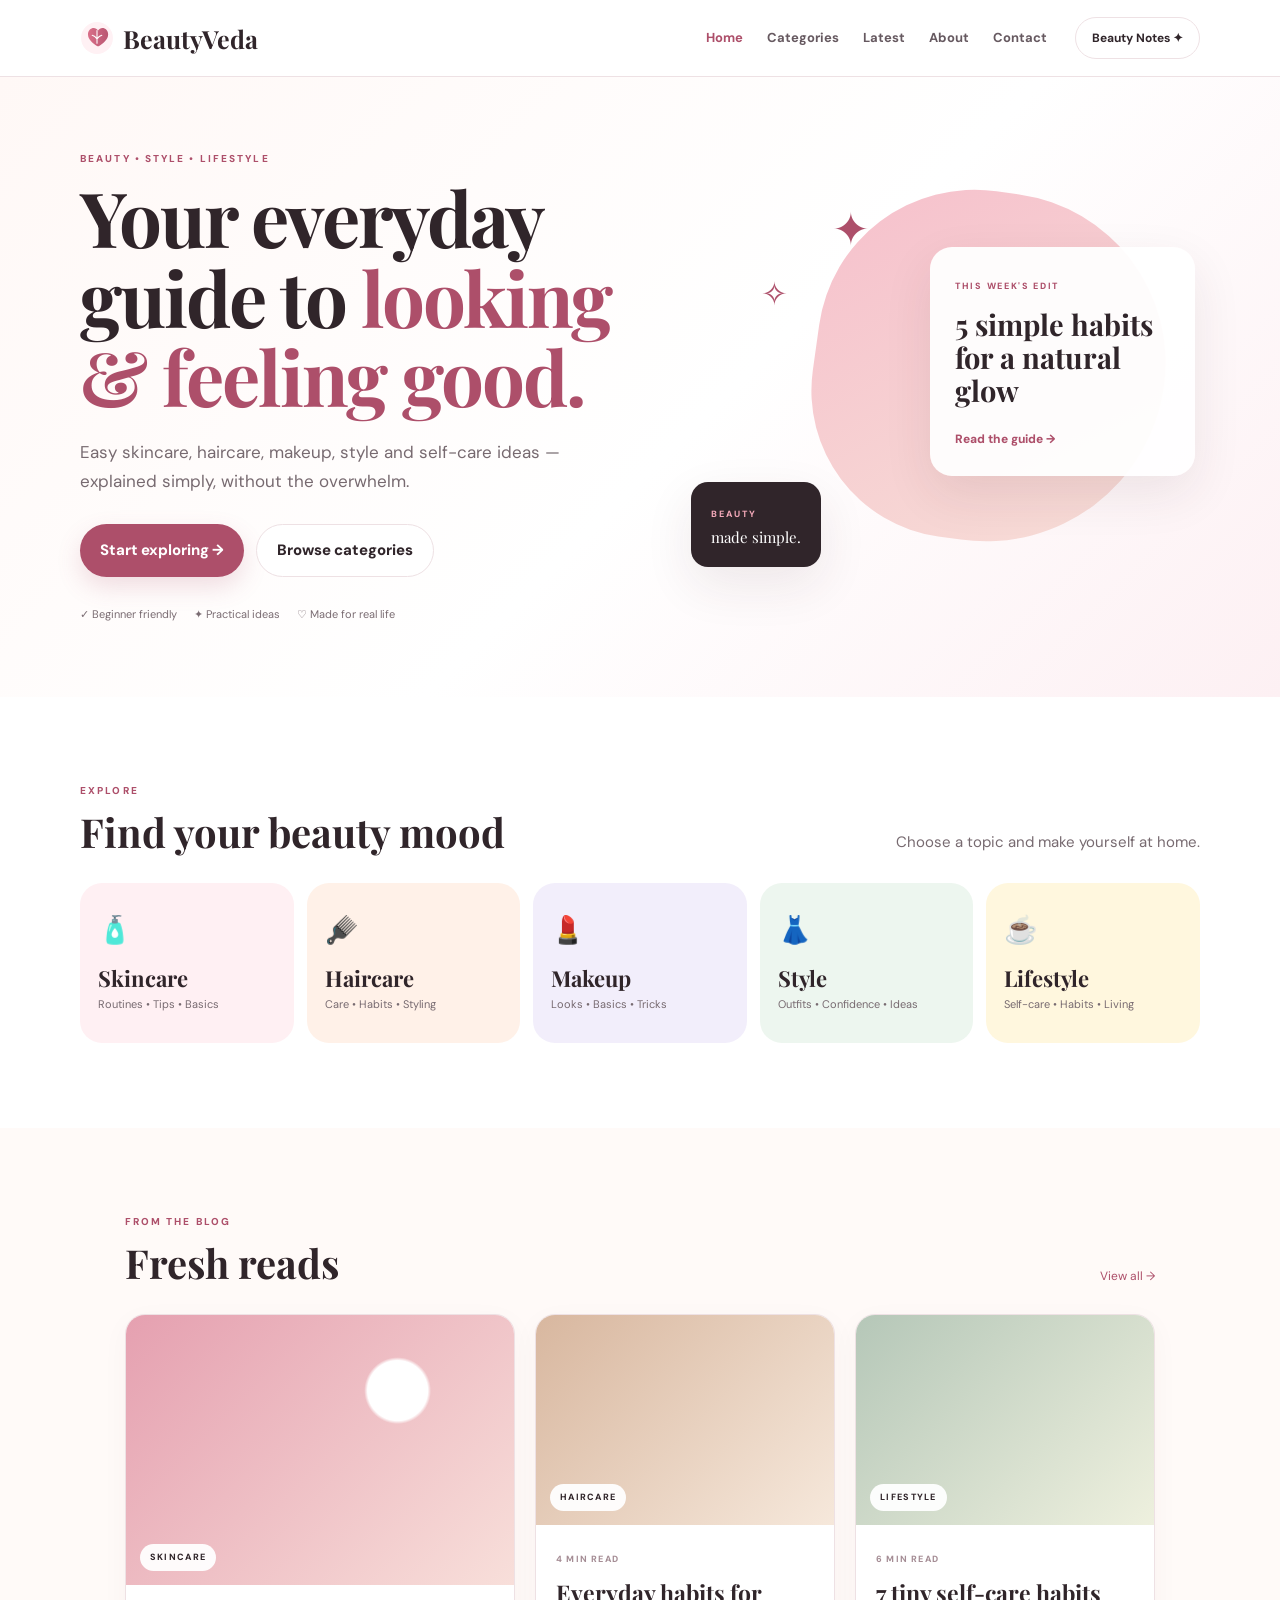
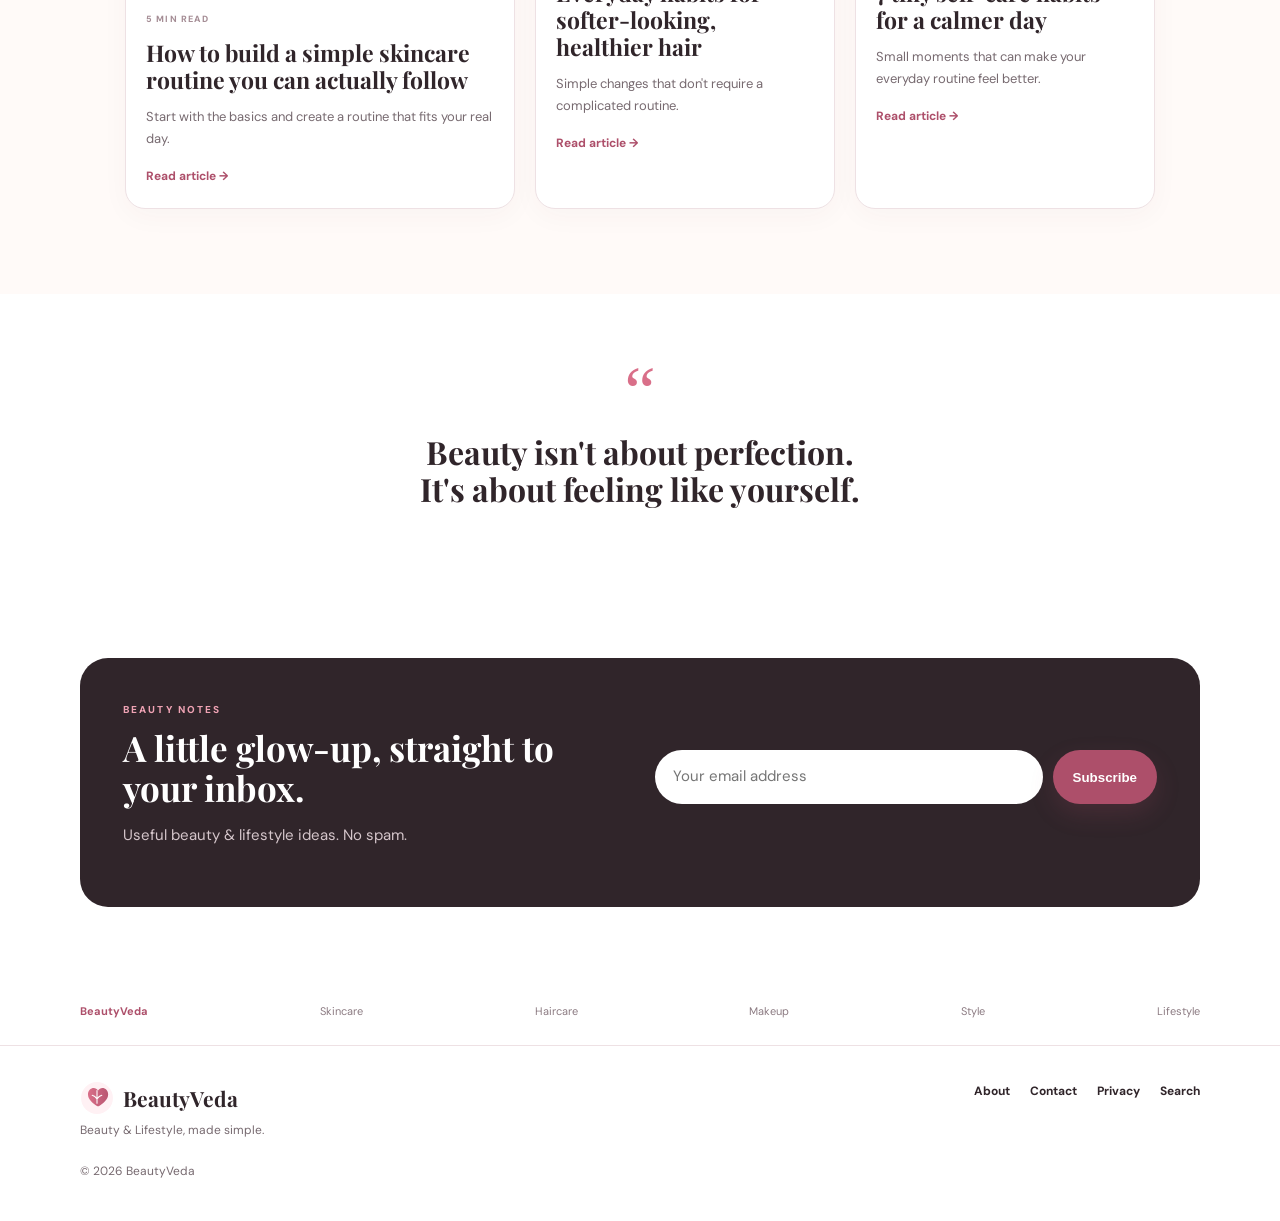
==== index.html @ 6ad5c468 "Add files via upload" ====
<!doctype html>
<html lang="en">
<head>
<meta charset="utf-8">
<meta name="viewport" content="width=device-width,initial-scale=1">
<meta name="description" content="BeautyVeda — practical skincare, haircare, makeup, style and lifestyle tips for everyday glow.">
<meta name="robots" content="index,follow">
<link rel="canonical" href="https://YOUR-USERNAME.github.io/beautyveda/">
<meta property="og:title" content="BeautyVeda — Beauty & Lifestyle">
<meta property="og:description" content="Simple beauty and lifestyle ideas for real life.">
<meta property="og:type" content="website">
<title>BeautyVeda — Beauty & Lifestyle</title>
<link rel="icon" href="logo.svg" type="image/svg+xml">
<link rel="preconnect" href="https://fonts.googleapis.com">
<link rel="preconnect" href="https://fonts.gstatic.com" crossorigin>
<link href="https://fonts.googleapis.com/css2?family=DM+Sans:wght@400;500;600;700&family=Playfair+Display:wght@600;700&display=swap" rel="stylesheet">
<link rel="stylesheet" href="style.css">
</head>
<body>
<header class="header">
  <div class="wrap nav">
    <a class="logo" href="index.html"><img src="logo.svg" alt="BeautyVeda logo"><span>BeautyVeda</span></a>
    <button class="hamburger" aria-label="Open navigation">☰</button>
    <nav class="navlinks" aria-label="Main navigation">
      <a class="active" href="index.html">Home</a>
      <a href="#categories">Categories</a>
      <a href="#latest">Latest</a>
      <a href="about.html">About</a>
      <a href="contact.html">Contact</a>
    </nav>
    <a class="pill" href="#newsletter">Beauty Notes ✦</a>
  </div>
</header>

<main>
<section class="hero">
 <div class="wrap hero-grid">
  <div>
   <p class="eyebrow">BEAUTY • STYLE • LIFESTYLE</p>
   <h1>Your everyday guide to <em>looking & feeling good.</em></h1>
   <p class="lead">Easy skincare, haircare, makeup, style and self-care ideas — explained simply, without the overwhelm.</p>
   <div class="actions"><a class="btn primary" href="#latest">Start exploring →</a><a class="btn ghost" href="#categories">Browse categories</a></div>
   <div class="mini"><span>✓ Beginner friendly</span><span>✦ Practical ideas</span><span>♡ Made for real life</span></div>
  </div>
  <div class="hero-visual" aria-hidden="true">
    <div class="sun"></div><div class="spark s1">✦</div><div class="spark s2">✧</div>
    <div class="editorial-card main-card"><small>THIS WEEK'S EDIT</small><h2>5 simple habits for a natural glow</h2><span>Read the guide →</span></div>
    <div class="floating-card"><b>BEAUTY</b><br>made simple.</div>
  </div>
 </div>
</section>

<section class="wrap section" id="categories">
 <div class="section-head"><div><p class="eyebrow">EXPLORE</p><h2>Find your beauty mood</h2></div><p>Choose a topic and make yourself at home.</p></div>
 <div class="cats">
  <a href="category.html?cat=skincare" class="cat c1"><span>🧴</span><h3>Skincare</h3><p>Routines • Tips • Basics</p></a>
  <a href="category.html?cat=haircare" class="cat c2"><span>🪮</span><h3>Haircare</h3><p>Care • Habits • Styling</p></a>
  <a href="category.html?cat=makeup" class="cat c3"><span>💄</span><h3>Makeup</h3><p>Looks • Basics • Tricks</p></a>
  <a href="category.html?cat=style" class="cat c4"><span>👗</span><h3>Style</h3><p>Outfits • Confidence • Ideas</p></a>
  <a href="category.html?cat=lifestyle" class="cat c5"><span>☕</span><h3>Lifestyle</h3><p>Self-care • Habits • Living</p></a>
 </div>
</section>

<section class="section soft" id="latest">
 <div class="wrap">
  <div class="section-head"><div><p class="eyebrow">FROM THE BLOG</p><h2>Fresh reads</h2></div><a class="more" href="search.html">View all →</a></div>
  <div class="posts">
   <article class="post big"><a href="post.html"><div class="cover cover1"><span>SKINCARE</span></div><div class="postcopy"><small>5 MIN READ</small><h3>How to build a simple skincare routine you can actually follow</h3><p>Start with the basics and create a routine that fits your real day.</p><b>Read article →</b></div></a></article>
   <article class="post"><a href="post.html"><div class="cover cover2"><span>HAIRCARE</span></div><div class="postcopy"><small>4 MIN READ</small><h3>Everyday habits for softer-looking, healthier hair</h3><p>Simple changes that don't require a complicated routine.</p><b>Read article →</b></div></a></article>
   <article class="post"><a href="post.html"><div class="cover cover3"><span>LIFESTYLE</span></div><div class="postcopy"><small>6 MIN READ</small><h3>7 tiny self-care habits for a calmer day</h3><p>Small moments that can make your everyday routine feel better.</p><b>Read article →</b></div></a></article>
  </div>
 </div>
</section>

<section class="wrap quote"><span>“</span><h2>Beauty isn't about perfection.<br>It's about feeling like yourself.</h2></section>

<section class="newsletter" id="newsletter">
 <div class="wrap newsbox">
  <div><p class="eyebrow">BEAUTY NOTES</p><h2>A little glow-up, straight to your inbox.</h2><p>Useful beauty & lifestyle ideas. No spam.</p></div>
  <form id="newsletterForm"><input id="email" type="email" placeholder="Your email address" required><button class="btn primary">Subscribe</button><small id="msg"></small></form>
 </div>
</section>

<section class="wrap trust">
 <div><strong>BeautyVeda</strong><span>Skincare</span><span>Haircare</span><span>Makeup</span><span>Style</span><span>Lifestyle</span></div>
</section>
</main>

<footer><div class="wrap foot">
 <div><a class="logo" href="index.html"><img src="logo.svg" alt=""><span>BeautyVeda</span></a><p>Beauty & Lifestyle, made simple.</p></div>
 <div class="flinks"><a href="about.html">About</a><a href="contact.html">Contact</a><a href="privacy.html">Privacy</a><a href="search.html">Search</a></div>
 <p class="copy">© 2026 BeautyVeda</p>
</div></footer>
<script src="script.js"></script>
</body></html>
---- style.css ----
:root{--ink:#30252a;--muted:#776a70;--rose:#d96f89;--deep:#ad4f6a;--bg:#fffaf8;--line:#eee1e4;--white:#fff;--shadow:0 18px 50px rgba(70,35,45,.09)}*{box-sizing:border-box}html{scroll-behavior:smooth}body{margin:0;color:var(--ink);font:15px/1.7 "DM Sans",sans-serif}a{text-decoration:none;color:inherit}.wrap{width:min(1120px,92%);margin:auto}.header{position:sticky;top:0;z-index:20;background:rgba(255,255,255,.9);backdrop-filter:blur(15px);border-bottom:1px solid var(--line)}.nav{height:76px;display:flex;align-items:center;gap:28px}.logo{display:flex;align-items:center;gap:9px;font:700 25px "Playfair Display",serif;margin-right:auto}.logo img{width:34px;height:34px}.navlinks{display:flex;gap:24px;font-size:13px;font-weight:700;color:#665960}.navlinks a:hover,.navlinks .active{color:var(--deep)}.pill{border:1px solid var(--line);padding:10px 16px;border-radius:999px;font-size:12px;font-weight:700}.hamburger{display:none;border:0;background:none;font-size:22px}.hero{background:linear-gradient(135deg,#fff8f6,#fff 55%,#fdf0f3);overflow:hidden}.hero-grid{min-height:620px;display:grid;grid-template-columns:1.02fr .98fr;align-items:center;gap:40px}.eyebrow{margin:0 0 10px;color:var(--deep);font-size:10px;font-weight:800;letter-spacing:2.1px}.hero h1{font:700 clamp(46px,6.5vw,76px)/1.05 "Playfair Display",serif;letter-spacing:-2px;margin:0 0 22px}.hero h1 em{font-style:normal;color:var(--deep)}.lead{max-width:600px;color:var(--muted);font-size:17px}.actions{display:flex;gap:12px;margin:28px 0}.btn{display:inline-flex;justify-content:center;align-items:center;border-radius:999px;padding:13px 20px;font-weight:800;border:0;cursor:pointer}.primary{background:var(--deep);color:#fff;box-shadow:0 10px 24px #ad4f6a2e}.ghost{background:#fff;border:1px solid var(--line)}.mini{display:flex;flex-wrap:wrap;gap:17px;color:#7a6c72;font-size:11px}.hero-visual{height:450px;position:relative}.sun{position:absolute;width:350px;height:350px;border-radius:48% 52% 55% 45%;right:35px;top:30px;background:linear-gradient(145deg,#f6c0cc,#f7ded7);transform:rotate(8deg)}.editorial-card{position:absolute;background:rgba(255,255,255,.94);box-shadow:var(--shadow);border-radius:22px;padding:25px}.main-card{right:5px;top:85px;width:265px}.main-card small{font-size:9px;letter-spacing:1.7px;color:var(--deep);font-weight:800}.main-card h2{font:700 29px/1.15 "Playfair Display",serif;margin:10px 0 18px}.main-card span{font-size:12px;color:var(--deep);font-weight:800}.floating-card{position:absolute;left:20px;bottom:45px;background:#30252a;color:#fff;padding:17px 20px;border-radius:17px;box-shadow:var(--shadow);font-family:"Playfair Display",serif}.floating-card b{font:800 9px "DM Sans";letter-spacing:2px;color:#f2a8b8}.spark{position:absolute;color:var(--deep);z-index:2}.s1{font-size:45px;right:330px;top:30px}.s2{font-size:32px;left:90px;top:105px}.section{padding:85px 0}.section-head{display:flex;align-items:end;justify-content:space-between;margin-bottom:28px}.section-head h2,.quote h2{font:700 40px/1.15 "Playfair Display",serif;margin:0}.section-head>p{color:var(--muted);margin:0}.cats{display:grid;grid-template-columns:repeat(5,1fr);gap:13px}.cat{padding:24px 18px;min-height:160px;border-radius:22px;transition:.2s}.cat:hover{transform:translateY(-5px);box-shadow:var(--shadow)}.cat span{font-size:27px}.cat h3{font:700 22px "Playfair Display";margin:10px 0 2px}.cat p{font-size:11px;color:var(--muted);margin:0}.c1{background:#fff0f3}.c2{background:#fff1e8}.c3{background:#f2eefb}.c4{background:#edf6ef}.c5{background:#fff7de}.soft{background:var(--bg);width:100%;max-width:none;padding-left:max(4%,calc((100% - 1120px)/2));padding-right:max(4%,calc((100% - 1120px)/2))}.posts{display:grid;grid-template-columns:1.3fr 1fr 1fr;gap:20px}.post{background:#fff;border:1px solid var(--line);border-radius:20px;overflow:hidden;box-shadow:0 7px 28px #4d2b3509}.post:hover{box-shadow:var(--shadow)}.cover{height:210px;display:flex;align-items:end;padding:14px;background-size:cover}.big .cover{height:270px}.cover span{background:#fffffff0;border-radius:999px;padding:6px 10px;font-size:9px;font-weight:800;letter-spacing:1.3px}.cover1{background:radial-gradient(circle at 70% 28%,#fff 0 9%,transparent 10%),linear-gradient(135deg,#e5a0b0,#f8dfda)}.cover2{background:linear-gradient(135deg,#d8b79f,#f6e8db)}.cover3{background:linear-gradient(135deg,#b5c7b8,#eef0de)}.postcopy{padding:20px}.postcopy small{font-size:9px;letter-spacing:1.2px;color:#a58d95;font-weight:800}.postcopy h3{font:700 23px/1.18 "Playfair Display";margin:8px 0}.postcopy p{font-size:13px;color:var(--muted)}.postcopy b,.more{font-size:12px;color:var(--deep)}.quote{text-align:center;padding:80px 0}.quote>span{font:70px Georgia;color:var(--rose);line-height:.5}.quote h2{font-size:32px;margin-top:10px}.newsletter{padding:70px 0;background:#fff}.newsbox{background:#30252a;color:#fff;border-radius:28px;padding:43px;display:grid;grid-template-columns:1fr 1fr;gap:30px;align-items:center}.newsbox h2{font:700 35px/1.15 "Playfair Display";margin:0 0 7px}.newsbox p{color:#d5c6cb}.newsbox .eyebrow{color:#efa3b4}.newsbox form{display:flex;gap:10px;flex-wrap:wrap}.newsbox input{flex:1;min-width:190px;border:0;border-radius:999px;padding:14px 18px;font:inherit}.newsbox small{width:100%;color:#f1b0be}.trust{padding:25px 0}.trust div{display:flex;justify-content:space-between;gap:15px;flex-wrap:wrap;color:#8c7b82;font-size:11px}.trust strong{color:var(--deep)}footer{border-top:1px solid var(--line);padding:35px 0}.foot{display:grid;grid-template-columns:1fr auto;gap:10px}.foot .logo{font-size:21px;margin:0}.foot p{color:var(--muted);font-size:12px;margin:5px 0}.flinks{display:flex;gap:20px;font-size:12px;font-weight:700}.copy{grid-column:1/-1}.article{padding:85px 0;max-width:850px}.article h1,.about-page h1,.category-hero h1,.search-hero h1,.contact-page h1{font:700 56px/1.1 "Playfair Display";margin:0 0 18px}.article-intro{font-size:19px;color:var(--muted)}.article-cover{height:360px;border-radius:25px;margin:35px 0}.article h2,.about-page h2{font:700 30px "Playfair Display";margin-top:40px}.article p{font-size:16px}.note{padding:20px;background:#fff0f3;border-left:4px solid var(--rose);border-radius:12px;margin:25px 0}.category-hero,.search-hero{padding:85px 0;background:var(--bg)}.category-hero p:not(.eyebrow){color:var(--muted);max-width:650px}.three{grid-template-columns:repeat(3,1fr)}.searchbar{display:flex;max-width:700px;background:#fff;padding:7px;border:1px solid var(--line);border-radius:999px;margin:25px 0}.searchbar input{flex:1;border:0;outline:0;padding:12px 17px;font:inherit}.searchbar button{border:0;background:var(--deep);color:#fff;border-radius:999px;padding:0 22px;font-weight:800}.about-page,.contact-page{padding:90px 0}.narrow{max-width:780px}.bigtext{font:400 25px/1.5 "Playfair Display";color:#5e4d54}.contact-grid{display:grid;grid-template-columns:1fr 1fr;gap:70px}.contact-grid>div p:not(.eyebrow){color:var(--muted);font-size:16px}.contact-form{display:grid;gap:13px}.contact-form input,.contact-form textarea{border:1px solid var(--line);border-radius:13px;padding:14px;font:inherit;outline:none}.contact-form input:focus,.contact-form textarea:focus{border-color:var(--rose)}.contact-form small{color:var(--deep)}
@media(max-width:820px){.navlinks,.pill{display:none}.hamburger{display:block}.navlinks.open{display:flex;position:absolute;top:76px;left:0;right:0;background:#fff;padding:18px 4%;flex-direction:column;border-bottom:1px solid var(--line)}.hero-grid{grid-template-columns:1fr;padding:55px 0}.hero-visual{height:330px}.sun{width:250px;height:270px;right:35px}.main-card{right:0;top:50px}.cats{grid-template-columns:repeat(2,1fr)}.posts,.three{grid-template-columns:1fr}.newsbox,.contact-grid{grid-template-columns:1fr}.section{padding:60px 0}.soft{padding-left:4%;padding-right:4%}.foot{grid-template-columns:1fr}.copy{grid-column:auto}.article h1,.about-page h1,.category-hero h1,.search-hero h1,.contact-page h1{font-size:43px}}
@media(max-width:480px){.hero h1{font-size:46px}.cats{grid-template-columns:1fr 1fr}.section-head{display:block}.section-head>p{margin-top:8px}.quote h2{font-size:26px}.newsbox{padding:28px}.article-cover{height:250px}.searchbar{border-radius:18px}.searchbar input{width:100%}.searchbar button{height:44px;width:100%}}
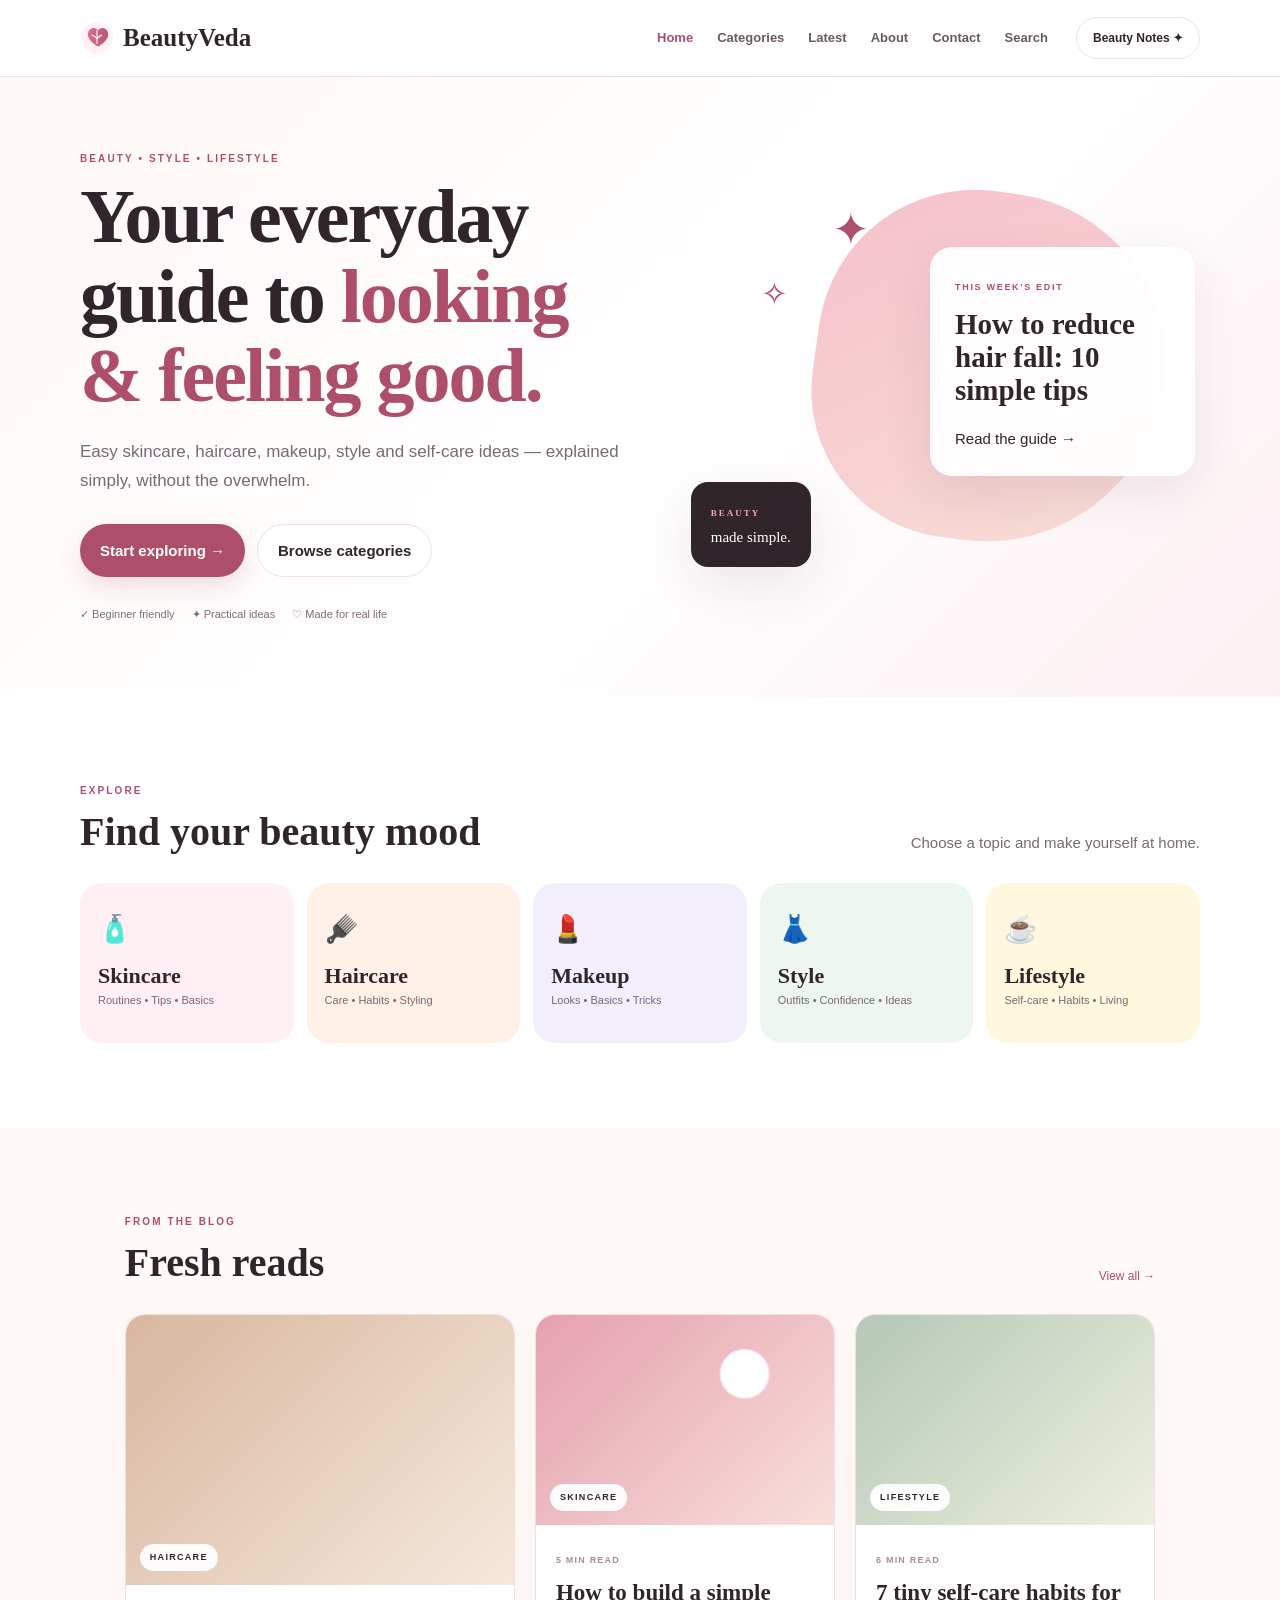
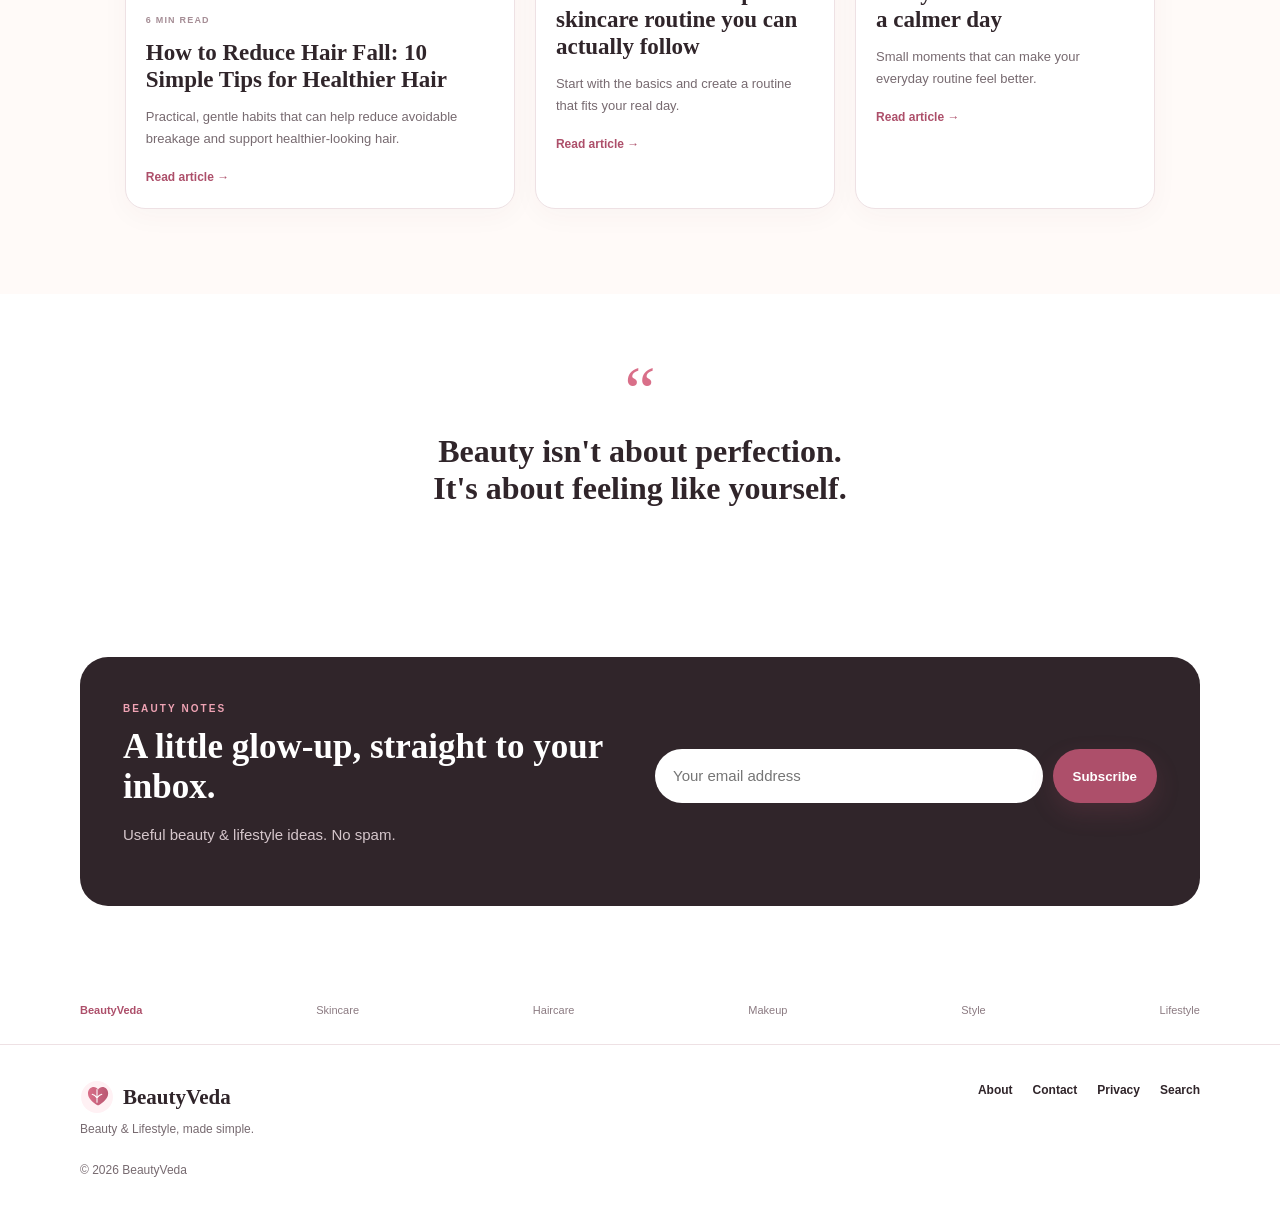
==== commit e2b20498: "Add files via upload" ====
--- a/index.html
+++ b/index.html
@@ -5,18 +5,16 @@
 <meta name="viewport" content="width=device-width,initial-scale=1">
 <meta name="description" content="BeautyVeda — practical skincare, haircare, makeup, style and lifestyle tips for everyday glow.">
 <meta name="robots" content="index,follow">
-<link rel="canonical" href="https://YOUR-USERNAME.github.io/beautyveda/">
+<link rel="canonical" href="https://beautyveda.github.io/BeautyVeda/">
 <meta property="og:title" content="BeautyVeda — Beauty & Lifestyle">
-<meta property="og:description" content="Simple beauty and lifestyle ideas for real life.">
+<meta property="og:description" content="Simple beauty, haircare and lifestyle ideas for real life.">
 <meta property="og:type" content="website">
 <title>BeautyVeda — Beauty & Lifestyle</title>
 <link rel="icon" href="logo.svg" type="image/svg+xml">
-<link rel="preconnect" href="https://fonts.googleapis.com">
-<link rel="preconnect" href="https://fonts.gstatic.com" crossorigin>
-<link href="https://fonts.googleapis.com/css2?family=DM+Sans:wght@400;500;600;700&family=Playfair+Display:wght@600;700&display=swap" rel="stylesheet">
 <link rel="stylesheet" href="style.css">
 </head>
 <body>
+
 <header class="header">
   <div class="wrap nav">
     <a class="logo" href="index.html"><img src="logo.svg" alt="BeautyVeda logo"><span>BeautyVeda</span></a>
@@ -27,31 +25,43 @@
       <a href="#latest">Latest</a>
       <a href="about.html">About</a>
       <a href="contact.html">Contact</a>
+      <a href="search.html">Search</a>
     </nav>
     <a class="pill" href="#newsletter">Beauty Notes ✦</a>
   </div>
 </header>
 
 <main>
+
 <section class="hero">
  <div class="wrap hero-grid">
   <div>
    <p class="eyebrow">BEAUTY • STYLE • LIFESTYLE</p>
    <h1>Your everyday guide to <em>looking & feeling good.</em></h1>
    <p class="lead">Easy skincare, haircare, makeup, style and self-care ideas — explained simply, without the overwhelm.</p>
-   <div class="actions"><a class="btn primary" href="#latest">Start exploring →</a><a class="btn ghost" href="#categories">Browse categories</a></div>
+   <div class="actions">
+    <a class="btn primary" href="#latest">Start exploring →</a>
+    <a class="btn ghost" href="#categories">Browse categories</a>
+   </div>
    <div class="mini"><span>✓ Beginner friendly</span><span>✦ Practical ideas</span><span>♡ Made for real life</span></div>
   </div>
   <div class="hero-visual" aria-hidden="true">
     <div class="sun"></div><div class="spark s1">✦</div><div class="spark s2">✧</div>
-    <div class="editorial-card main-card"><small>THIS WEEK'S EDIT</small><h2>5 simple habits for a natural glow</h2><span>Read the guide →</span></div>
+    <div class="editorial-card main-card">
+      <small>THIS WEEK'S EDIT</small>
+      <h2>How to reduce hair fall: 10 simple tips</h2>
+      <a href="hair-fall-tips.html">Read the guide →</a>
+    </div>
     <div class="floating-card"><b>BEAUTY</b><br>made simple.</div>
   </div>
  </div>
 </section>
 
 <section class="wrap section" id="categories">
- <div class="section-head"><div><p class="eyebrow">EXPLORE</p><h2>Find your beauty mood</h2></div><p>Choose a topic and make yourself at home.</p></div>
+ <div class="section-head">
+  <div><p class="eyebrow">EXPLORE</p><h2>Find your beauty mood</h2></div>
+  <p>Choose a topic and make yourself at home.</p>
+ </div>
  <div class="cats">
   <a href="category.html?cat=skincare" class="cat c1"><span>🧴</span><h3>Skincare</h3><p>Routines • Tips • Basics</p></a>
   <a href="category.html?cat=haircare" class="cat c2"><span>🪮</span><h3>Haircare</h3><p>Care • Habits • Styling</p></a>
@@ -63,33 +73,92 @@
 
 <section class="section soft" id="latest">
  <div class="wrap">
-  <div class="section-head"><div><p class="eyebrow">FROM THE BLOG</p><h2>Fresh reads</h2></div><a class="more" href="search.html">View all →</a></div>
+  <div class="section-head">
+   <div><p class="eyebrow">FROM THE BLOG</p><h2>Fresh reads</h2></div>
+   <a class="more" href="search.html">View all →</a>
+  </div>
+
   <div class="posts">
-   <article class="post big"><a href="post.html"><div class="cover cover1"><span>SKINCARE</span></div><div class="postcopy"><small>5 MIN READ</small><h3>How to build a simple skincare routine you can actually follow</h3><p>Start with the basics and create a routine that fits your real day.</p><b>Read article →</b></div></a></article>
-   <article class="post"><a href="post.html"><div class="cover cover2"><span>HAIRCARE</span></div><div class="postcopy"><small>4 MIN READ</small><h3>Everyday habits for softer-looking, healthier hair</h3><p>Simple changes that don't require a complicated routine.</p><b>Read article →</b></div></a></article>
-   <article class="post"><a href="post.html"><div class="cover cover3"><span>LIFESTYLE</span></div><div class="postcopy"><small>6 MIN READ</small><h3>7 tiny self-care habits for a calmer day</h3><p>Small moments that can make your everyday routine feel better.</p><b>Read article →</b></div></a></article>
+
+   <article class="post big">
+    <a href="hair-fall-tips.html">
+      <div class="cover cover2"><span>HAIRCARE</span></div>
+      <div class="postcopy">
+       <small>6 MIN READ</small>
+       <h3>How to Reduce Hair Fall: 10 Simple Tips for Healthier Hair</h3>
+       <p>Practical, gentle habits that can help reduce avoidable breakage and support healthier-looking hair.</p>
+       <b>Read article →</b>
+      </div>
+    </a>
+   </article>
+
+   <article class="post">
+    <a href="post.html">
+      <div class="cover cover1"><span>SKINCARE</span></div>
+      <div class="postcopy">
+       <small>5 MIN READ</small>
+       <h3>How to build a simple skincare routine you can actually follow</h3>
+       <p>Start with the basics and create a routine that fits your real day.</p>
+       <b>Read article →</b>
+      </div>
+    </a>
+   </article>
+
+   <article class="post">
+    <a href="post.html">
+      <div class="cover cover3"><span>LIFESTYLE</span></div>
+      <div class="postcopy">
+       <small>6 MIN READ</small>
+       <h3>7 tiny self-care habits for a calmer day</h3>
+       <p>Small moments that can make your everyday routine feel better.</p>
+       <b>Read article →</b>
+      </div>
+    </a>
+   </article>
+
   </div>
  </div>
 </section>
 
-<section class="wrap quote"><span>“</span><h2>Beauty isn't about perfection.<br>It's about feeling like yourself.</h2></section>
+<section class="wrap quote">
+ <span>“</span>
+ <h2>Beauty isn't about perfection.<br>It's about feeling like yourself.</h2>
+</section>
 
 <section class="newsletter" id="newsletter">
  <div class="wrap newsbox">
   <div><p class="eyebrow">BEAUTY NOTES</p><h2>A little glow-up, straight to your inbox.</h2><p>Useful beauty & lifestyle ideas. No spam.</p></div>
-  <form id="newsletterForm"><input id="email" type="email" placeholder="Your email address" required><button class="btn primary">Subscribe</button><small id="msg"></small></form>
+  <form id="newsletterForm">
+   <input id="email" type="email" placeholder="Your email address" required>
+   <button class="btn primary">Subscribe</button>
+   <small id="msg"></small>
+  </form>
  </div>
 </section>
 
 <section class="wrap trust">
  <div><strong>BeautyVeda</strong><span>Skincare</span><span>Haircare</span><span>Makeup</span><span>Style</span><span>Lifestyle</span></div>
 </section>
+
 </main>
 
-<footer><div class="wrap foot">
- <div><a class="logo" href="index.html"><img src="logo.svg" alt=""><span>BeautyVeda</span></a><p>Beauty & Lifestyle, made simple.</p></div>
- <div class="flinks"><a href="about.html">About</a><a href="contact.html">Contact</a><a href="privacy.html">Privacy</a><a href="search.html">Search</a></div>
- <p class="copy">© 2026 BeautyVeda</p>
-</div></footer>
-<script src="script.js"></script>
-</body></html>+<footer>
+ <div class="wrap foot">
+  <div><a class="logo" href="index.html"><img src="logo.svg" alt=""><span>BeautyVeda</span></a><p>Beauty & Lifestyle, made simple.</p></div>
+  <div class="flinks"><a href="about.html">About</a><a href="contact.html">Contact</a><a href="privacy.html">Privacy</a><a href="search.html">Search</a></div>
+  <p class="copy">© 2026 BeautyVeda</p>
+ </div>
+</footer>
+
+<script>
+const form = document.getElementById("newsletterForm");
+if (form) {
+  form.addEventListener("submit", function(e) {
+    e.preventDefault();
+    const msg = document.getElementById("msg");
+    msg.textContent = "Thanks! Beauty Notes signup is ready to connect to an email service.";
+  });
+}
+</script>
+</body>
+</html>
